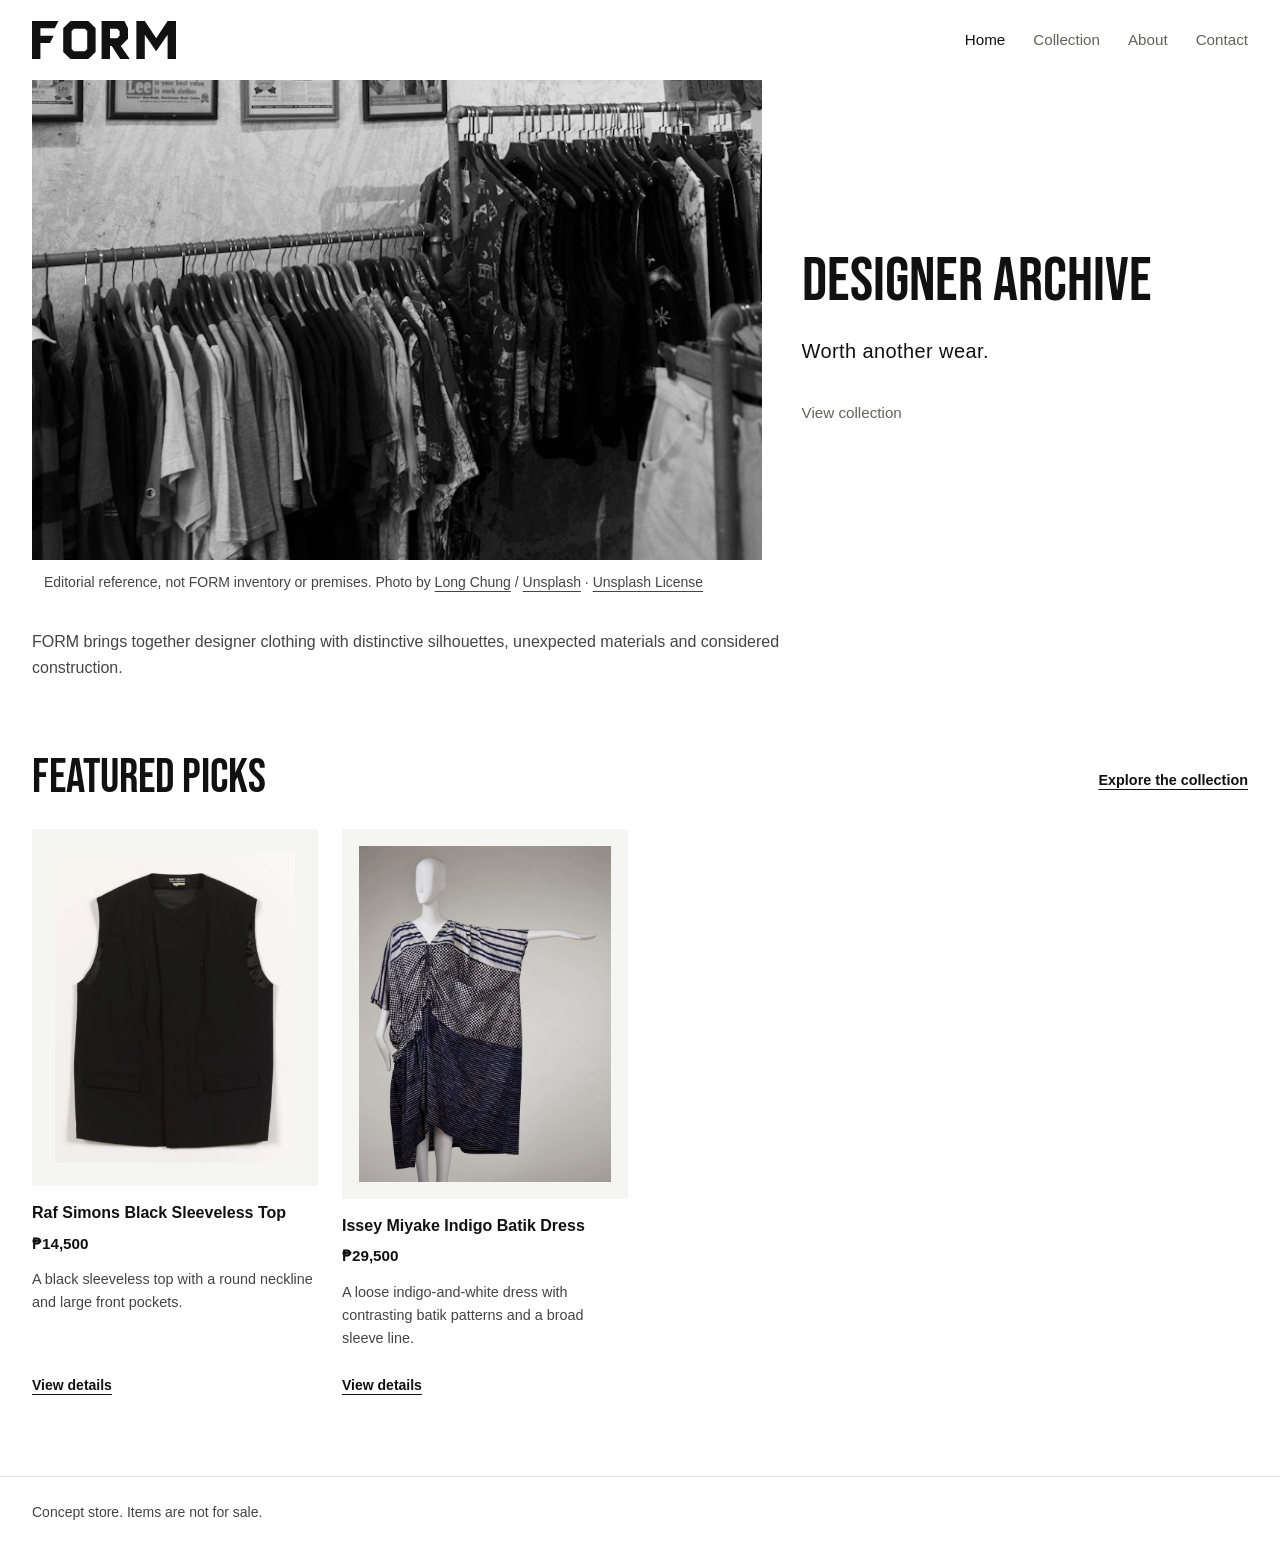
==== index.html @ 21861c4c "Add FORM Designer Archive website and product catalog" ====
<!DOCTYPE html>
<html lang="en">
<head>
  <meta charset="UTF-8">
  <meta name="viewport" content="width=device-width, initial-scale=1">
  <meta name="description" content="Explore FORM Designer Archive: distinctive silhouettes, unexpected materials and considered construction.">
  <meta name="theme-color" content="#ffffff">
  <title>Designer Archive | FORM</title>
  <!-- EXTERNAL CSS: shared layout, typography, navigation, footer and responsive cards. -->
  <link rel="stylesheet" href="css/style.css">
  <link rel="icon" href="images/brand/favicon-32.png" type="image/png" sizes="32x32">
  <link rel="icon" href="images/brand/favicon.svg" type="image/svg+xml" sizes="any">
  <link rel="apple-touch-icon" href="images/brand/apple-touch-icon.png" sizes="180x180">
  <link rel="preload" href="fonts/BebasNeue-Regular.ttf" as="font" type="font/ttf" crossorigin>
  <!-- INTERNAL CSS: this background and grid are unique to the home hero. -->
  <style>
    .home-hero {
      display: grid;
      grid-template-columns: minmax(0, 1.2fr) minmax(0, 0.8fr);
      background: var(--panel);
    }
    @media (max-width: 800px) {
      .home-hero { grid-template-columns: minmax(0, 1fr); }
    }
  </style>
</head>
<body>
  <a class="skip-link" href="#main">Skip to main content</a>
  <header class="site-header"><div class="wrap header-inner">
    <a class="brand" href="index.html" aria-label="FORM home" translate="no"><img class="brand-logo" src="images/brand/logo-wordmark-dark.svg" alt="FORM" width="240" height="64"></a>
    <nav class="main-nav" aria-label="Main navigation">
        <a href="index.html" aria-current="page">Home</a>
        <a href="category-1.html">Collection</a>
        <a href="about.html">About</a>
        <a href="contact.html">Contact</a>
    </nav>
  </div></header>
  <main id="main" tabindex="-1">
    <div class="wrap">
      <section class="home-hero" aria-labelledby="hero-title">
        <figure class="hero-image"><img src="images/archive-rack-1600.webp" srcset="images/archive-rack-800.webp 800w, images/archive-rack-1600.webp 1600w" sizes="(max-width: 800px) calc(100vw - 32px), (max-width: 1344px) calc((100vw - 64px) * 0.6), 768px" alt="Racks of vintage shirts and jackets on wooden hangers inside a clothing shop." width="1600" height="1000" fetchpriority="high"><figcaption class="image-credit">Editorial reference, not FORM inventory or premises. Photo by <a href="https://unsplash.com/@chungj07">Long Chung</a> / <a href="https://unsplash.com/photos/vintage-clothing-displayed-on-racks-in-a-store-6tih6odK1Do">Unsplash</a> · <a href="https://unsplash.com/license">Unsplash License</a></figcaption></figure>
        <div class="hero-copy"><h1 id="hero-title">Designer Archive</h1><!-- INLINE CSS: one-off tracking for this home-only promotional tagline. -->
        <p class="brand-tagline" style="letter-spacing: 0.02em;">Worth another wear.</p><a class="hero-collection-link" href="category-1.html">View collection</a></div>
      </section>
      <p class="store-intro">FORM brings together designer clothing with distinctive silhouettes, unexpected materials and considered construction.</p>
      <section class="section" aria-labelledby="featured-title"><div class="section-heading"><h2 id="featured-title">Featured picks</h2><a class="text-link" href="category-1.html">Explore the collection</a></div><div class="product-grid">
<article class="product-card">
          <a class="product-link" href="product-form-04.html" aria-labelledby="name-product-form-04 action-name-product-form-04">
          <div class="product-image"><img src="images/products/form-04.webp" alt="Black Raf Simons sleeveless round-neck top with large front pockets." width="387" height="500" loading="lazy"></div>
          <div class="product-content"><div class="product-topline"><h3 id="name-product-form-04">Raf Simons Black Sleeveless Top</h3><span class="price">₱14,500</span></div>
            <p>A black sleeveless top with a round neckline and large front pockets.</p><span class="card-action" id="action-name-product-form-04">View details</span>
          </div>
                  </a>
        </article>
<article class="product-card">
          <a class="product-link" href="product-form-09.html" aria-labelledby="name-product-form-09 action-name-product-form-09">
          <div class="product-image"><img src="images/products/form-09.webp" alt="Indigo-and-white Issey Miyake batik dress with a broad rectangular sleeve shape." width="675" height="900" loading="lazy"></div>
          <div class="product-content"><div class="product-topline"><h3 id="name-product-form-09">Issey Miyake Indigo Batik Dress</h3><span class="price">₱29,500</span></div>
            <p>A loose indigo-and-white dress with contrasting batik patterns and a broad sleeve line.</p><span class="card-action" id="action-name-product-form-09">View details</span>
          </div>
                  </a>
        </article>
      </div></section>
    </div>
  </main>
  <footer class="site-footer"><div class="wrap footer-inner"><p>Concept store. Items are not for sale.</p></div></footer>
</body>
</html>
---- css/style.css ----
/* EXTERNAL CSS: every HTML page uses this shared stylesheet.
   It controls colors, typography, navigation, footer, responsive cards and hover states. */
@font-face {
  font-family: "Bebas Neue";
  src: url("../fonts/BebasNeue-Regular.ttf") format("truetype");
  font-weight: 400;
  font-style: normal;
  font-display: swap;
}
:root {
  color-scheme: light;
  --bg: #ffffff;
  --panel: #ffffff;
  --ink: #111111;
  --muted: #444444;
  --line: #e2e2e2;
  --interactive: #000000;
  --pressed: #333333;
  --field-border: #767676;
  --image-bg: #f2f2ef;
  --font-body: Arial, Helvetica, sans-serif;
  --display: "Bebas Neue", Impact, "Arial Narrow", sans-serif;
  --space-1: 0.25rem;
  --space-2: 0.5rem;
  --space-3: 0.75rem;
  --space-4: 1rem;
  --space-5: 1.25rem;
  --space-6: 1.5rem;
  --space-8: 2rem;
  --space-10: 2.5rem;
  --space-14: 3.5rem;
}

/* 1. Base styles and accessible defaults. */
* { box-sizing: border-box; }
body { margin: 0; background: var(--bg); color: var(--ink); font: 1rem/1.6 var(--font-body); }
img { display: block; max-width: 100%; height: auto; }
a { color: inherit; text-underline-offset: 0.3em; }
button, input, textarea { font: inherit; }
a, button { touch-action: manipulation; }
button { cursor: pointer; }
h1, h2, h3, p { margin-top: 0; }
h1, h2, h3 { line-height: 1.1; text-wrap: balance; overflow-wrap: anywhere; }
h1, h2 { font-family: var(--display); font-weight: 400; }
h1 { font-size: clamp(3rem, 1.5rem + 4vw, 6rem); }
h2 { font-size: clamp(2rem, 1rem + 2.5vw, 3.5rem); }
h3 { font-size: 1.05rem; }
p { margin-bottom: 1rem; }
::selection { background: var(--ink); color: var(--bg); }
:focus-visible { outline: 3px solid var(--interactive); outline-offset: 5px; }
[id] { scroll-margin-top: 1.5rem; }
.wrap { width: min(100% - 4rem, 1280px); margin-inline: auto; }
.muted { color: var(--muted); }
.skip-link { position: absolute; top: -10rem; left: 1rem; z-index: 5; background: white; color: black; padding: 0.8rem 1rem; }
.skip-link:focus { top: 1rem; }

/* 2. One consistent header. Navigation wraps without JavaScript. */
.site-header { background: var(--bg); color: #111111; }
.header-inner { display: flex; flex-wrap: wrap; justify-content: space-between; align-items: center; gap: 0.5rem 2rem; padding-block: 1rem; }
.brand { display: inline-flex; align-items: center; min-height: 48px; text-decoration: none; }
.brand-logo { width: 9rem; height: auto; }
.brand:hover .brand-logo { filter: brightness(1.07); }
.main-nav { display: flex; flex-wrap: wrap; gap: 0.25rem 1.75rem; }
.main-nav a { display: inline-flex; align-items: center; min-height: 48px; border: 0; text-decoration: none; color: #62625f; font-size: 0.95rem; }
.main-nav a:hover, .main-nav a[aria-current] { color: #111111; }

/* 3. Shared actions and products. Grid sets the columns; Flexbox aligns card links. */
.button { display: inline-flex; justify-content: center; align-items: center; max-width: 100%; min-height: 48px; padding: 0.8rem 1.4rem; border: 1px solid var(--ink); background: var(--ink); color: #ffffff; font-size: 0.9rem; font-weight: bold; text-decoration: none; overflow-wrap: anywhere; }
.button:hover { background: var(--interactive); border-color: var(--interactive); text-decoration: underline; }
.button:active { background: var(--pressed); border-color: var(--pressed); }
.text-link { display: inline-flex; align-items: center; min-height: 48px; font-size: 0.9rem; font-weight: bold; }
.text-link:hover { text-decoration-thickness: 2px; }
.badge { display: inline-block; padding: var(--space-1) var(--space-3); border: 1px solid var(--line); background: var(--panel); color: var(--ink); font-size: 0.8rem; }
.section { padding-block: var(--space-14); }
.section-heading { display: flex; justify-content: space-between; align-items: flex-end; flex-wrap: wrap; gap: 0.75rem 1.5rem; margin-bottom: 1.5rem; }
.section-heading h2 { margin: 0; }
.product-grid { display: grid; grid-template-columns: repeat(4, minmax(0, 1fr)); gap: var(--space-10) var(--space-6); }
.product-card { display: flex; flex-direction: column; min-width: 0; overflow-wrap: anywhere; }
.product-image { position: relative; background: var(--image-bg); }
.product-image img { width: 100%; height: 310px; object-fit: contain; padding: 0.75rem; transition: transform 160ms; }
.product-card:hover .product-image img, .product-card:focus-within .product-image img { transform: translateY(-3px); }
.product-image .badge { position: absolute; top: var(--space-3); right: var(--space-3); }
.product-content { display: flex; flex: 1; flex-direction: column; padding-top: 1rem; }
.product-topline { display: flex; flex-wrap: wrap; justify-content: space-between; align-items: baseline; gap: var(--space-2) var(--space-3); margin-bottom: var(--space-3); }
/* Product titles use ordinary readable type, at the appropriate heading level. */
.product-topline h2, .product-topline h3 { margin: 0; max-width: 100%; font: bold 1rem/1.35 var(--font-body); }
.price { font-size: 0.95rem; font-weight: bold; font-variant-numeric: tabular-nums; }
.product-content > p { color: var(--muted); font-size: 0.9rem; }
.product-content > .text-link { align-self: flex-start; margin-top: auto; }

/* 4. Home. The page-specific hero background and grid are internal CSS. */
.hero-image { margin: 0; min-width: 0; }
.hero-image img { width: 100%; height: 440px; object-fit: contain; }
.hero-copy { padding: 2.5rem; align-self: center; min-width: 0; }
.hero-copy h1 { font-size: clamp(2.75rem, 1.5rem + 3vw, 5rem); margin-bottom: 1.25rem; }
.hero-copy p { max-width: 30rem; color: var(--muted); }
.hero-copy .brand-tagline { color: var(--ink); font-size: 1.25rem; line-height: 1.4; margin-bottom: var(--space-3); }
.hero-copy .hero-collection-link {
  display: inline-flex;
  align-items: center;
  min-height: 48px;
  margin-top: 0.75rem;
  color: #62625f;
  font-size: 0.95rem;
  text-decoration: none;
}
.hero-copy .hero-collection-link:hover,
.hero-copy .hero-collection-link:focus-visible,
.hero-copy .hero-collection-link:active { color: #111111; }

/* 5. Category, product details and the required store/team story. */
.page-intro { padding-block: 3rem 1.5rem; }
.page-intro h1 { margin-bottom: 1rem; }
.page-intro p { max-width: 43rem; color: var(--muted); }
.catalog-section { padding-bottom: 3rem; }
.product-detail { display: grid; grid-template-columns: 1fr 1fr; gap: 3rem; align-items: center; padding-block: 2.5rem; border-top: 1px solid var(--line); }
.product-detail:target { border-top-color: var(--ink); }
.detail-photo { background: var(--image-bg); }
.detail-photo img { width: 100%; height: 480px; padding: 1rem; object-fit: contain; }
.detail-copy h2 { margin-bottom: 1rem; }
.detail-copy p { color: var(--muted); }
.detail-copy .price { font-size: 1.25rem; color: var(--ink); }
.detail-copy .button { margin-top: 0.75rem; }
.story-layout { display: grid; grid-template-columns: 1fr 1fr; gap: 3rem; align-items: center; }
.story-layout figure { margin: 0; }
.story-layout img { width: 100%; aspect-ratio: 4 / 3; object-fit: contain; }
.prose p { color: var(--muted); }
.team-card { padding: 1.5rem; border: 1px solid var(--line); }
.team-card h3 { margin-bottom: 0.75rem; font-size: 1.25rem; }
.team-card p:last-child { margin-bottom: 0; }
.project-note { margin-top: 1rem; font-size: 0.875rem; color: var(--muted); }

/* 6. Native HTML form demonstration: submit closes its open dialog.
   The adjacent result then appears. No network request or JavaScript is used. */
.contact-section { width: min(100%, 42rem); margin-inline: auto; padding-bottom: 3rem; }
.inquiry-dialog { position: static; width: 100%; max-width: none; padding: 0; margin: 0; border: 0; background: transparent; color: inherit; }
.inquiry-dialog[open] + .demo-result { display: none; }
.inquiry-dialog h2 { margin-bottom: 0.75rem; }
.form-note { color: var(--muted); font-size: 0.9rem; }
.field { display: flex; flex-direction: column; gap: 0.4rem; margin-bottom: 1.25rem; }
label { font-size: 0.95rem; font-weight: bold; }
label span { color: var(--muted); font-weight: normal; }
input, textarea { width: 100%; min-height: 48px; border: 1px solid var(--field-border); border-radius: 0; padding: 0.85rem; background: var(--panel); color: var(--ink); font-size: 1rem; }
textarea { min-height: 150px; resize: vertical; }
input:user-invalid, textarea:user-invalid { border: 2px dashed #111111; }
.demo-result { padding: 1.5rem; border: 1px solid var(--line); }
.demo-result p { color: var(--muted); }

/* 7. One compact footer notice identifies the static demonstration. */
.site-footer { margin-top: 1.5rem; border-top: 1px solid var(--line); }
.footer-inner { display: flex; justify-content: space-between; flex-wrap: wrap; gap: 0.5rem 2rem; padding-block: 1.5rem; color: var(--muted); font-size: 0.875rem; }
.footer-inner p { margin: 0; }

/* 8. Responsive layouts keep source order and let text wrap naturally. */
.product-detail > *, .story-layout > * { min-width: 0; }
@media (max-width: 1100px) {
  .product-grid { grid-template-columns: repeat(3, minmax(0, 1fr)); }
  .product-image img { height: 290px; }
}
@media (max-width: 800px) {
  .product-grid { grid-template-columns: repeat(2, minmax(0, 1fr)); }
  .hero-copy { padding: 2rem; }
  .product-detail, .story-layout { gap: 2rem; }
}
@media (max-width: 600px) {
  .wrap { width: calc(100% - 2rem); }
  .header-inner { gap: 0.25rem; }
  .main-nav { width: 100%; justify-content: space-between; gap: 0.25rem; }
  .hero-image img { height: 300px; }
  .hero-copy { padding: 1.5rem; }
  .product-detail, .story-layout { grid-template-columns: minmax(0, 1fr); gap: 1.5rem; }
  .detail-photo img { height: 380px; }
  .section { padding-block: 2.5rem; }
  .page-intro { padding-top: 2.25rem; }
}
@media (max-width: 450px) {
  .product-grid { grid-template-columns: minmax(0, 1fr); }
  .product-image img { height: 340px; }
}
@media (prefers-reduced-motion: reduce) {
  *, *::before, *::after { transition: none !important; }
}

/* Designer Archive: uniform full-garment frames and readable image attribution. */
.hero-image { background: var(--image-bg); }
.hero-image img { height: 480px; padding: 1rem; }
.image-credit { padding: 0.75rem; font-size: 0.875rem; line-height: 1.5; overflow-wrap: anywhere; color: var(--muted); background: var(--panel); }
.image-credit a { text-decoration: underline; }
.detail-photo { margin: 0; min-width: 0; }
.story-layout .about-photo img { height: 400px; aspect-ratio: auto; background: var(--image-bg); padding: 1rem; }
.store-intro { max-width: 48rem; margin-top: 1.5rem; color: var(--muted); }
.demo-label { font-size: 0.875rem; font-weight: normal; }
@media (max-width: 600px) { .hero-image img { height: 360px; } }

/* Dedicated product pages reuse the existing detail layout and title scale. */
.detail-copy h1 { font-size: clamp(2rem, 1rem + 2.5vw, 3.5rem); margin-bottom: 1rem; }

/* Photography-only refinement. Preserve the existing frames and page layout. */
.hero-image img { padding: 0; object-fit: cover; object-position: 50% 50%; aspect-ratio: 8 / 5; filter: grayscale(1); }
/* Trim the porcelain vest photo's surrounding studio border, not the garment. */
.product-image img[src$="form-03.webp"],
.detail-photo img[src$="form-03.webp"] { object-fit: cover; object-position: 51% 50%; }
@media (max-width: 600px) { .hero-image img { object-position: 48% 50%; } }

/* Collection lead photography: fixed editorial mats, with individual framing.
   Product pages keep the original museum photograph and its full credit. */
.product-image { aspect-ratio: 4 / 5; overflow: clip; background: #f5f5f3; }
.product-image img {
  display: block;
  width: 100%;
  height: 100%;
  aspect-ratio: auto;
  object-fit: contain;
  object-position: 50% 50%;
  padding: 6%;
  transition: none;
}
.product-card:hover .product-image img,
.product-card:focus-within .product-image img { transform: none; }
/* The flat-lay top can fill its card without cutting into the garment. */
.product-image img[src$="form-04.webp"] { padding: 8%; }
.product-image img[src$="form-05.webp"] { object-fit: cover; object-position: 51% 50%; padding: 8%; }
/* Keep the porcelain intact while trimming its outer black studio frame. */
.product-image img[src$="form-03.webp"] {
  object-fit: cover;
  object-position: 51% 50%;
  padding: 0;
}
.product-image img[src$="form-03.webp"],
.product-card:hover .product-image img[src$="form-03.webp"],
.product-card:focus-within .product-image img[src$="form-03.webp"] { transform: scale(1.12); }
/* The header uses the same dark focus ring as the white page content. */
.site-header :focus-visible { outline-color: #111111; }
@media (forced-colors: active) { .main-nav a[aria-current] { font-weight: bold; } }

/* Light storefront: shared tokens keep every page, form and footer consistent. */
.site-footer { background: var(--bg); }
.product-link { display: flex; flex: 1; flex-direction: column; min-width: 0; color: inherit; text-decoration: none; }
.product-link:hover h2, .product-link:hover h3,
.product-link:focus-visible h2, .product-link:focus-visible h3 { text-decoration: underline; text-underline-offset: 0.2em; }
.product-link:focus-visible { outline: 3px solid #111111; outline-offset: 5px; }

/* Required static action wording remains inside the single product link. */
.card-action { display: inline-block; align-self: flex-start; margin-top: auto; padding-top: 0.5rem; font-size: 0.875rem; font-weight: bold; text-decoration: underline; text-underline-offset: 0.25em; }
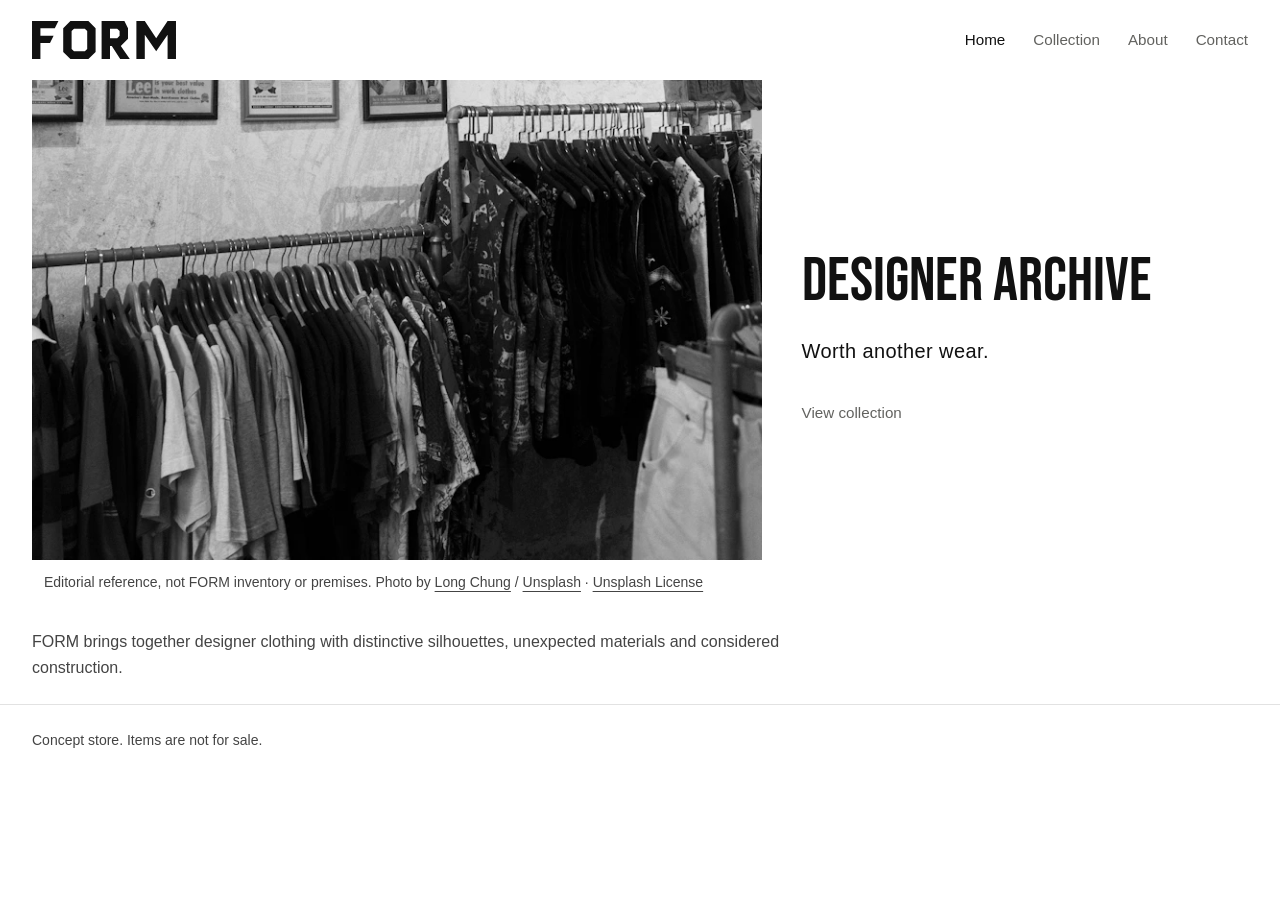
==== commit 2b620317: "Remove Featured picks and update project links." ====
--- a/index.html
+++ b/index.html
@@ -43,24 +43,7 @@
         <p class="brand-tagline" style="letter-spacing: 0.02em;">Worth another wear.</p><a class="hero-collection-link" href="category-1.html">View collection</a></div>
       </section>
       <p class="store-intro">FORM brings together designer clothing with distinctive silhouettes, unexpected materials and considered construction.</p>
-      <section class="section" aria-labelledby="featured-title"><div class="section-heading"><h2 id="featured-title">Featured picks</h2><a class="text-link" href="category-1.html">Explore the collection</a></div><div class="product-grid">
-<article class="product-card">
-          <a class="product-link" href="product-form-04.html" aria-labelledby="name-product-form-04 action-name-product-form-04">
-          <div class="product-image"><img src="images/products/form-04.webp" alt="Black Raf Simons sleeveless round-neck top with large front pockets." width="387" height="500" loading="lazy"></div>
-          <div class="product-content"><div class="product-topline"><h3 id="name-product-form-04">Raf Simons Black Sleeveless Top</h3><span class="price">₱14,500</span></div>
-            <p>A black sleeveless top with a round neckline and large front pockets.</p><span class="card-action" id="action-name-product-form-04">View details</span>
-          </div>
-                  </a>
-        </article>
-<article class="product-card">
-          <a class="product-link" href="product-form-09.html" aria-labelledby="name-product-form-09 action-name-product-form-09">
-          <div class="product-image"><img src="images/products/form-09.webp" alt="Indigo-and-white Issey Miyake batik dress with a broad rectangular sleeve shape." width="675" height="900" loading="lazy"></div>
-          <div class="product-content"><div class="product-topline"><h3 id="name-product-form-09">Issey Miyake Indigo Batik Dress</h3><span class="price">₱29,500</span></div>
-            <p>A loose indigo-and-white dress with contrasting batik patterns and a broad sleeve line.</p><span class="card-action" id="action-name-product-form-09">View details</span>
-          </div>
-                  </a>
-        </article>
-      </div></section>
+
     </div>
   </main>
   <footer class="site-footer"><div class="wrap footer-inner"><p>Concept store. Items are not for sale.</p></div></footer>
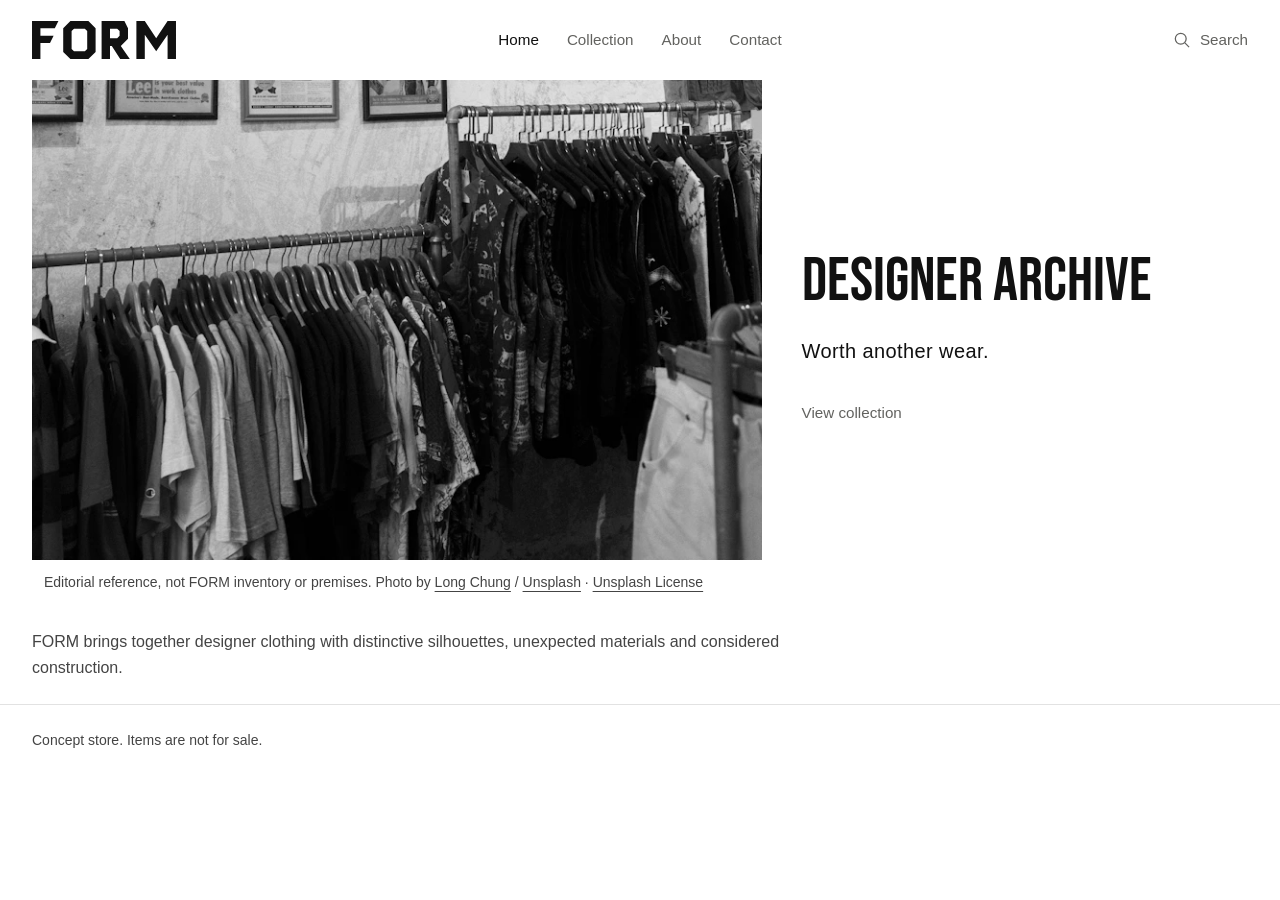
==== commit cbb312f6: "Add responsive full-screen product finder" ====
--- a/index.html
+++ b/index.html
@@ -34,6 +34,67 @@
         <a href="about.html">About</a>
         <a href="contact.html">Contact</a>
     </nav>
+    <!-- Native HTML disclosure: a full-screen product directory, not keyword filtering. -->
+    <details class="product-finder">
+      <summary class="finder-toggle">
+        <span class="finder-open"><svg width="20" height="20" viewBox="0 0 24 24" fill="none" stroke="currentColor" stroke-width="1.5" aria-hidden="true" focusable="false"><circle cx="10.5" cy="10.5" r="6.5"></circle><path d="m15.5 15.5 5 5"></path></svg><span class="finder-trigger-text">Search</span></span>
+        <span class="finder-close"><span>Close<span class="visually-hidden"> product finder</span></span><svg width="20" height="20" viewBox="0 0 24 24" fill="none" stroke="currentColor" stroke-width="1.5" aria-hidden="true" focusable="false"><path d="m5 5 14 14M19 5 5 19"></path></svg></span>
+      </summary>
+      <section class="finder-panel" aria-labelledby="finder-title">
+        <div class="wrap finder-inner">
+          <div class="finder-topline"><a class="finder-brand" href="index.html" aria-label="FORM home" translate="no"><img src="images/brand/logo-wordmark-dark.svg" alt="FORM" width="240" height="64"></a></div>
+          <div class="finder-heading"><h2 id="finder-title">Find a piece.</h2><p>Choose a piece by designer.</p></div>
+          <div class="finder-index">
+              <section class="finder-designer" aria-labelledby="finder-comme-des-garcons">
+                <h3 id="finder-comme-des-garcons">Comme des Garçons</h3>
+                <ul>
+                  <li><a href="product-form-06.html" aria-label="Comme des Garçons Tailcoat &amp; Vest">Tailcoat &amp; Vest</a></li>
+                </ul>
+              </section>
+              <section class="finder-designer" aria-labelledby="finder-helmut-lang">
+                <h3 id="finder-helmut-lang">Helmut Lang</h3>
+                <ul>
+                  <li><a href="product-form-01.html" aria-label="Helmut Lang Nylon Jacket">Nylon Jacket</a></li>
+                  <li><a href="product-form-02.html" aria-label="Helmut Lang Open-Side Dress">Open-Side Dress</a></li>
+                </ul>
+              </section>
+              <section class="finder-designer" aria-labelledby="finder-issey-miyake">
+                <h3 id="finder-issey-miyake">Issey Miyake</h3>
+                <ul>
+                  <li><a href="product-form-09.html" aria-label="Issey Miyake Indigo Batik Dress">Indigo Batik Dress</a></li>
+                  <li><a href="product-form-10.html" aria-label="Issey Miyake Gunpowder Dress">Gunpowder Dress</a></li>
+                </ul>
+              </section>
+              <section class="finder-designer" aria-labelledby="finder-jean-paul-gaultier">
+                <h3 id="finder-jean-paul-gaultier">Jean Paul Gaultier</h3>
+                <ul>
+                  <li><a href="product-form-07.html" aria-label="Jean Paul Gaultier Halter Jumpsuit">Halter Jumpsuit</a></li>
+                </ul>
+              </section>
+              <section class="finder-designer" aria-labelledby="finder-maison-margiela">
+                <h3 id="finder-maison-margiela">Maison Margiela</h3>
+                <ul>
+                  <li><a href="product-form-03.html" aria-label="Maison Margiela Porcelain Vest">Porcelain Vest</a></li>
+                </ul>
+              </section>
+              <section class="finder-designer" aria-labelledby="finder-raf-simons">
+                <h3 id="finder-raf-simons">Raf Simons</h3>
+                <ul>
+                  <li><a href="product-form-04.html" aria-label="Raf Simons Black Sleeveless Top">Black Sleeveless Top</a></li>
+                  <li><a href="product-form-05.html" aria-label="Raf Simons Textured Top">Textured Top</a></li>
+                </ul>
+              </section>
+              <section class="finder-designer" aria-labelledby="finder-yohji-yamamoto">
+                <h3 id="finder-yohji-yamamoto">Yohji Yamamoto</h3>
+                <ul>
+                  <li><a href="product-form-08.html" aria-label="Yohji Yamamoto Printed Dress">Printed Dress</a></li>
+                </ul>
+              </section>
+          </div>
+          <a class="finder-all" href="category-1.html">View collection</a>
+        </div>
+      </section>
+    </details>
   </div></header>
   <main id="main" tabindex="-1">
     <div class="wrap">
--- a/css/style.css
+++ b/css/style.css
@@ -242,3 +242,103 @@
 
 /* Required static action wording remains inside the single product link. */
 .card-action { display: inline-block; align-self: flex-start; margin-top: auto; padding-top: 0.5rem; font-size: 0.875rem; font-weight: bold; text-decoration: underline; text-underline-offset: 0.25em; }
+
+/* Page content starts directly below navigation; page titles remain available
+   to screen readers without a visible title or blank introduction banner. */
+.page-content { padding-top: 1.5rem; }
+.visually-hidden {
+  position: absolute;
+  width: 1px;
+  height: 1px;
+  padding: 0;
+  margin: -1px;
+  overflow: hidden;
+  clip-path: inset(50%);
+  white-space: nowrap;
+  border: 0;
+}
+
+/* Responsive header: one navigation tree at every screen size. */
+.header-inner {
+  display: grid;
+  grid-template-columns: minmax(0, 1fr) auto minmax(0, 1fr);
+  grid-template-areas: "brand navigation finder";
+  gap: 0.5rem 1rem;
+}
+.header-inner > .brand { grid-area: brand; justify-self: start; min-width: 0; }
+.main-nav { grid-area: navigation; justify-content: center; min-width: 0; }
+.product-finder { grid-area: finder; justify-self: end; min-width: 0; }
+.finder-toggle {
+  display: flex;
+  align-items: center;
+  justify-content: flex-end;
+  min-width: 48px;
+  min-height: 48px;
+  padding: 0;
+  list-style: none;
+  color: #62625f;
+  font-size: 0.95rem;
+  cursor: pointer;
+}
+.finder-toggle::-webkit-details-marker { display: none; }
+.finder-toggle::marker { content: ""; }
+.finder-toggle:hover, .finder-toggle:focus-visible { color: var(--ink); }
+.finder-open, .finder-close { display: inline-flex; align-items: center; gap: 0.5rem; }
+.finder-close { display: none; }
+.product-finder[open] .finder-open { display: none; }
+.product-finder[open] .finder-close { display: inline-flex; }
+.product-finder[open] > .finder-toggle {
+  position: fixed;
+  top: max(1rem, env(safe-area-inset-top));
+  right: max(2rem, calc((100vw - 1280px) / 2));
+  z-index: 102;
+  color: var(--ink);
+  background: var(--bg);
+}
+.product-finder:not([open]) .finder-panel { display: none; }
+.finder-panel {
+  position: fixed;
+  inset: 0;
+  z-index: 100;
+  height: 100vh;
+  height: 100dvh;
+  overflow-y: auto;
+  overscroll-behavior: contain;
+  padding-block: max(1rem, env(safe-area-inset-top)) 3rem;
+  background: var(--bg);
+  color: var(--ink);
+}
+.finder-topline { display: flex; align-items: center; min-height: 48px; margin-bottom: 3rem; }
+.finder-brand { display: inline-flex; max-width: 60%; }
+.finder-brand img { width: 9rem; height: auto; }
+.finder-heading h2 { margin-bottom: 0.75rem; font-size: clamp(3rem, 2rem + 3vw, 5rem); }
+.finder-heading p { margin-bottom: 0; color: var(--muted); }
+.finder-index { display: grid; grid-template-columns: repeat(3, minmax(0, 1fr)); gap: 1.75rem 3rem; margin-block: 2.5rem; }
+.finder-designer { min-width: 0; }
+.finder-designer h3 { margin: 0 0 0.25rem; font-size: 1.05rem; }
+.finder-designer ul { list-style: none; margin: 0; padding: 0; }
+.finder-designer a, .finder-all { display: inline-flex; align-items: center; min-height: 44px; text-decoration: none; }
+.finder-designer li a { color: var(--muted); font-size: 0.95rem; }
+.finder-designer a:hover, .finder-all:hover { color: var(--ink); text-decoration: underline; }
+.finder-all { font-weight: bold; }
+/* Hide the underlying page and its focus targets while the directory is open.
+   The native summary stays visible as Close; Enter/Space toggles it. */
+body:has(.product-finder[open]) { overflow: hidden; }
+body:has(.product-finder[open]) > .skip-link,
+.site-header:has(.product-finder[open]) .header-inner > .brand,
+.site-header:has(.product-finder[open]) .main-nav,
+.site-header:has(.product-finder[open]) ~ main,
+.site-header:has(.product-finder[open]) ~ footer { display: none; }
+@media (max-width: 60rem) {
+  .finder-index { grid-template-columns: repeat(2, minmax(0, 1fr)); }
+}
+@media (max-width: 44rem) {
+  .header-inner { grid-template-columns: minmax(0, 1fr) auto; grid-template-areas: "brand finder" "navigation navigation"; }
+  .main-nav { width: 100%; justify-content: space-between; gap: 0.25rem 0.5rem; }
+  .finder-trigger-text { position: absolute; width: 1px; height: 1px; margin: -1px; overflow: hidden; clip-path: inset(50%); white-space: nowrap; }
+  .finder-index { grid-template-columns: minmax(0, 1fr); gap: 1.5rem; margin-block: 2rem; }
+  .finder-topline { margin-bottom: 2rem; }
+}
+@media (max-width: 600px) {
+  .product-finder[open] > .finder-toggle { right: 1rem; }
+}
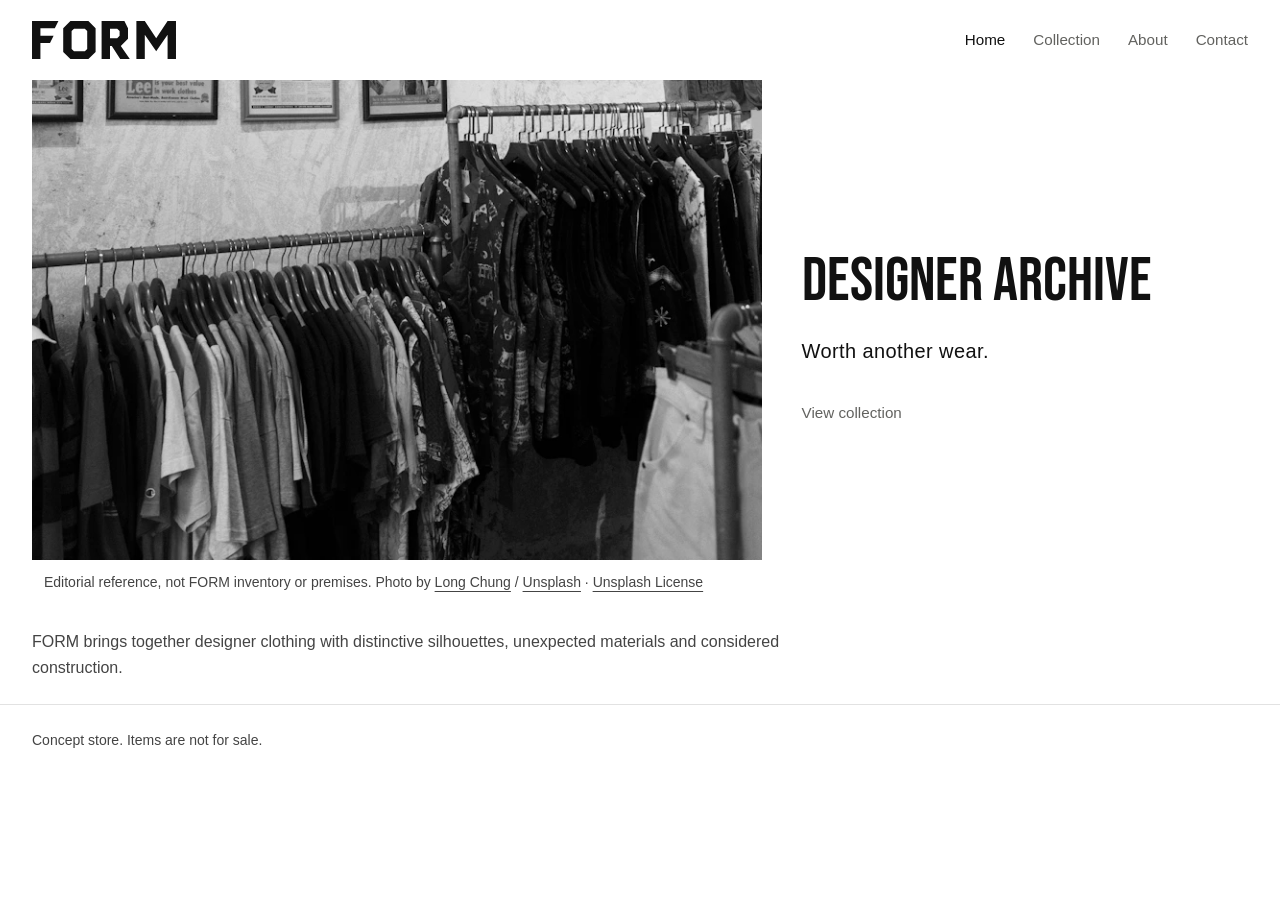
==== commit bca78f12: "Revert "Add responsive full-screen product finder" This reverts commit cbb312f6608f3f0c71f5070d96cd3" ====
--- a/index.html
+++ b/index.html
@@ -34,67 +34,6 @@
         <a href="about.html">About</a>
         <a href="contact.html">Contact</a>
     </nav>
-    <!-- Native HTML disclosure: a full-screen product directory, not keyword filtering. -->
-    <details class="product-finder">
-      <summary class="finder-toggle">
-        <span class="finder-open"><svg width="20" height="20" viewBox="0 0 24 24" fill="none" stroke="currentColor" stroke-width="1.5" aria-hidden="true" focusable="false"><circle cx="10.5" cy="10.5" r="6.5"></circle><path d="m15.5 15.5 5 5"></path></svg><span class="finder-trigger-text">Search</span></span>
-        <span class="finder-close"><span>Close<span class="visually-hidden"> product finder</span></span><svg width="20" height="20" viewBox="0 0 24 24" fill="none" stroke="currentColor" stroke-width="1.5" aria-hidden="true" focusable="false"><path d="m5 5 14 14M19 5 5 19"></path></svg></span>
-      </summary>
-      <section class="finder-panel" aria-labelledby="finder-title">
-        <div class="wrap finder-inner">
-          <div class="finder-topline"><a class="finder-brand" href="index.html" aria-label="FORM home" translate="no"><img src="images/brand/logo-wordmark-dark.svg" alt="FORM" width="240" height="64"></a></div>
-          <div class="finder-heading"><h2 id="finder-title">Find a piece.</h2><p>Choose a piece by designer.</p></div>
-          <div class="finder-index">
-              <section class="finder-designer" aria-labelledby="finder-comme-des-garcons">
-                <h3 id="finder-comme-des-garcons">Comme des Garçons</h3>
-                <ul>
-                  <li><a href="product-form-06.html" aria-label="Comme des Garçons Tailcoat &amp; Vest">Tailcoat &amp; Vest</a></li>
-                </ul>
-              </section>
-              <section class="finder-designer" aria-labelledby="finder-helmut-lang">
-                <h3 id="finder-helmut-lang">Helmut Lang</h3>
-                <ul>
-                  <li><a href="product-form-01.html" aria-label="Helmut Lang Nylon Jacket">Nylon Jacket</a></li>
-                  <li><a href="product-form-02.html" aria-label="Helmut Lang Open-Side Dress">Open-Side Dress</a></li>
-                </ul>
-              </section>
-              <section class="finder-designer" aria-labelledby="finder-issey-miyake">
-                <h3 id="finder-issey-miyake">Issey Miyake</h3>
-                <ul>
-                  <li><a href="product-form-09.html" aria-label="Issey Miyake Indigo Batik Dress">Indigo Batik Dress</a></li>
-                  <li><a href="product-form-10.html" aria-label="Issey Miyake Gunpowder Dress">Gunpowder Dress</a></li>
-                </ul>
-              </section>
-              <section class="finder-designer" aria-labelledby="finder-jean-paul-gaultier">
-                <h3 id="finder-jean-paul-gaultier">Jean Paul Gaultier</h3>
-                <ul>
-                  <li><a href="product-form-07.html" aria-label="Jean Paul Gaultier Halter Jumpsuit">Halter Jumpsuit</a></li>
-                </ul>
-              </section>
-              <section class="finder-designer" aria-labelledby="finder-maison-margiela">
-                <h3 id="finder-maison-margiela">Maison Margiela</h3>
-                <ul>
-                  <li><a href="product-form-03.html" aria-label="Maison Margiela Porcelain Vest">Porcelain Vest</a></li>
-                </ul>
-              </section>
-              <section class="finder-designer" aria-labelledby="finder-raf-simons">
-                <h3 id="finder-raf-simons">Raf Simons</h3>
-                <ul>
-                  <li><a href="product-form-04.html" aria-label="Raf Simons Black Sleeveless Top">Black Sleeveless Top</a></li>
-                  <li><a href="product-form-05.html" aria-label="Raf Simons Textured Top">Textured Top</a></li>
-                </ul>
-              </section>
-              <section class="finder-designer" aria-labelledby="finder-yohji-yamamoto">
-                <h3 id="finder-yohji-yamamoto">Yohji Yamamoto</h3>
-                <ul>
-                  <li><a href="product-form-08.html" aria-label="Yohji Yamamoto Printed Dress">Printed Dress</a></li>
-                </ul>
-              </section>
-          </div>
-          <a class="finder-all" href="category-1.html">View collection</a>
-        </div>
-      </section>
-    </details>
   </div></header>
   <main id="main" tabindex="-1">
     <div class="wrap">
--- a/css/style.css
+++ b/css/style.css
@@ -257,88 +257,3 @@
   white-space: nowrap;
   border: 0;
 }
-
-/* Responsive header: one navigation tree at every screen size. */
-.header-inner {
-  display: grid;
-  grid-template-columns: minmax(0, 1fr) auto minmax(0, 1fr);
-  grid-template-areas: "brand navigation finder";
-  gap: 0.5rem 1rem;
-}
-.header-inner > .brand { grid-area: brand; justify-self: start; min-width: 0; }
-.main-nav { grid-area: navigation; justify-content: center; min-width: 0; }
-.product-finder { grid-area: finder; justify-self: end; min-width: 0; }
-.finder-toggle {
-  display: flex;
-  align-items: center;
-  justify-content: flex-end;
-  min-width: 48px;
-  min-height: 48px;
-  padding: 0;
-  list-style: none;
-  color: #62625f;
-  font-size: 0.95rem;
-  cursor: pointer;
-}
-.finder-toggle::-webkit-details-marker { display: none; }
-.finder-toggle::marker { content: ""; }
-.finder-toggle:hover, .finder-toggle:focus-visible { color: var(--ink); }
-.finder-open, .finder-close { display: inline-flex; align-items: center; gap: 0.5rem; }
-.finder-close { display: none; }
-.product-finder[open] .finder-open { display: none; }
-.product-finder[open] .finder-close { display: inline-flex; }
-.product-finder[open] > .finder-toggle {
-  position: fixed;
-  top: max(1rem, env(safe-area-inset-top));
-  right: max(2rem, calc((100vw - 1280px) / 2));
-  z-index: 102;
-  color: var(--ink);
-  background: var(--bg);
-}
-.product-finder:not([open]) .finder-panel { display: none; }
-.finder-panel {
-  position: fixed;
-  inset: 0;
-  z-index: 100;
-  height: 100vh;
-  height: 100dvh;
-  overflow-y: auto;
-  overscroll-behavior: contain;
-  padding-block: max(1rem, env(safe-area-inset-top)) 3rem;
-  background: var(--bg);
-  color: var(--ink);
-}
-.finder-topline { display: flex; align-items: center; min-height: 48px; margin-bottom: 3rem; }
-.finder-brand { display: inline-flex; max-width: 60%; }
-.finder-brand img { width: 9rem; height: auto; }
-.finder-heading h2 { margin-bottom: 0.75rem; font-size: clamp(3rem, 2rem + 3vw, 5rem); }
-.finder-heading p { margin-bottom: 0; color: var(--muted); }
-.finder-index { display: grid; grid-template-columns: repeat(3, minmax(0, 1fr)); gap: 1.75rem 3rem; margin-block: 2.5rem; }
-.finder-designer { min-width: 0; }
-.finder-designer h3 { margin: 0 0 0.25rem; font-size: 1.05rem; }
-.finder-designer ul { list-style: none; margin: 0; padding: 0; }
-.finder-designer a, .finder-all { display: inline-flex; align-items: center; min-height: 44px; text-decoration: none; }
-.finder-designer li a { color: var(--muted); font-size: 0.95rem; }
-.finder-designer a:hover, .finder-all:hover { color: var(--ink); text-decoration: underline; }
-.finder-all { font-weight: bold; }
-/* Hide the underlying page and its focus targets while the directory is open.
-   The native summary stays visible as Close; Enter/Space toggles it. */
-body:has(.product-finder[open]) { overflow: hidden; }
-body:has(.product-finder[open]) > .skip-link,
-.site-header:has(.product-finder[open]) .header-inner > .brand,
-.site-header:has(.product-finder[open]) .main-nav,
-.site-header:has(.product-finder[open]) ~ main,
-.site-header:has(.product-finder[open]) ~ footer { display: none; }
-@media (max-width: 60rem) {
-  .finder-index { grid-template-columns: repeat(2, minmax(0, 1fr)); }
-}
-@media (max-width: 44rem) {
-  .header-inner { grid-template-columns: minmax(0, 1fr) auto; grid-template-areas: "brand finder" "navigation navigation"; }
-  .main-nav { width: 100%; justify-content: space-between; gap: 0.25rem 0.5rem; }
-  .finder-trigger-text { position: absolute; width: 1px; height: 1px; margin: -1px; overflow: hidden; clip-path: inset(50%); white-space: nowrap; }
-  .finder-index { grid-template-columns: minmax(0, 1fr); gap: 1.5rem; margin-block: 2rem; }
-  .finder-topline { margin-bottom: 2rem; }
-}
-@media (max-width: 600px) {
-  .product-finder[open] > .finder-toggle { right: 1rem; }
-}
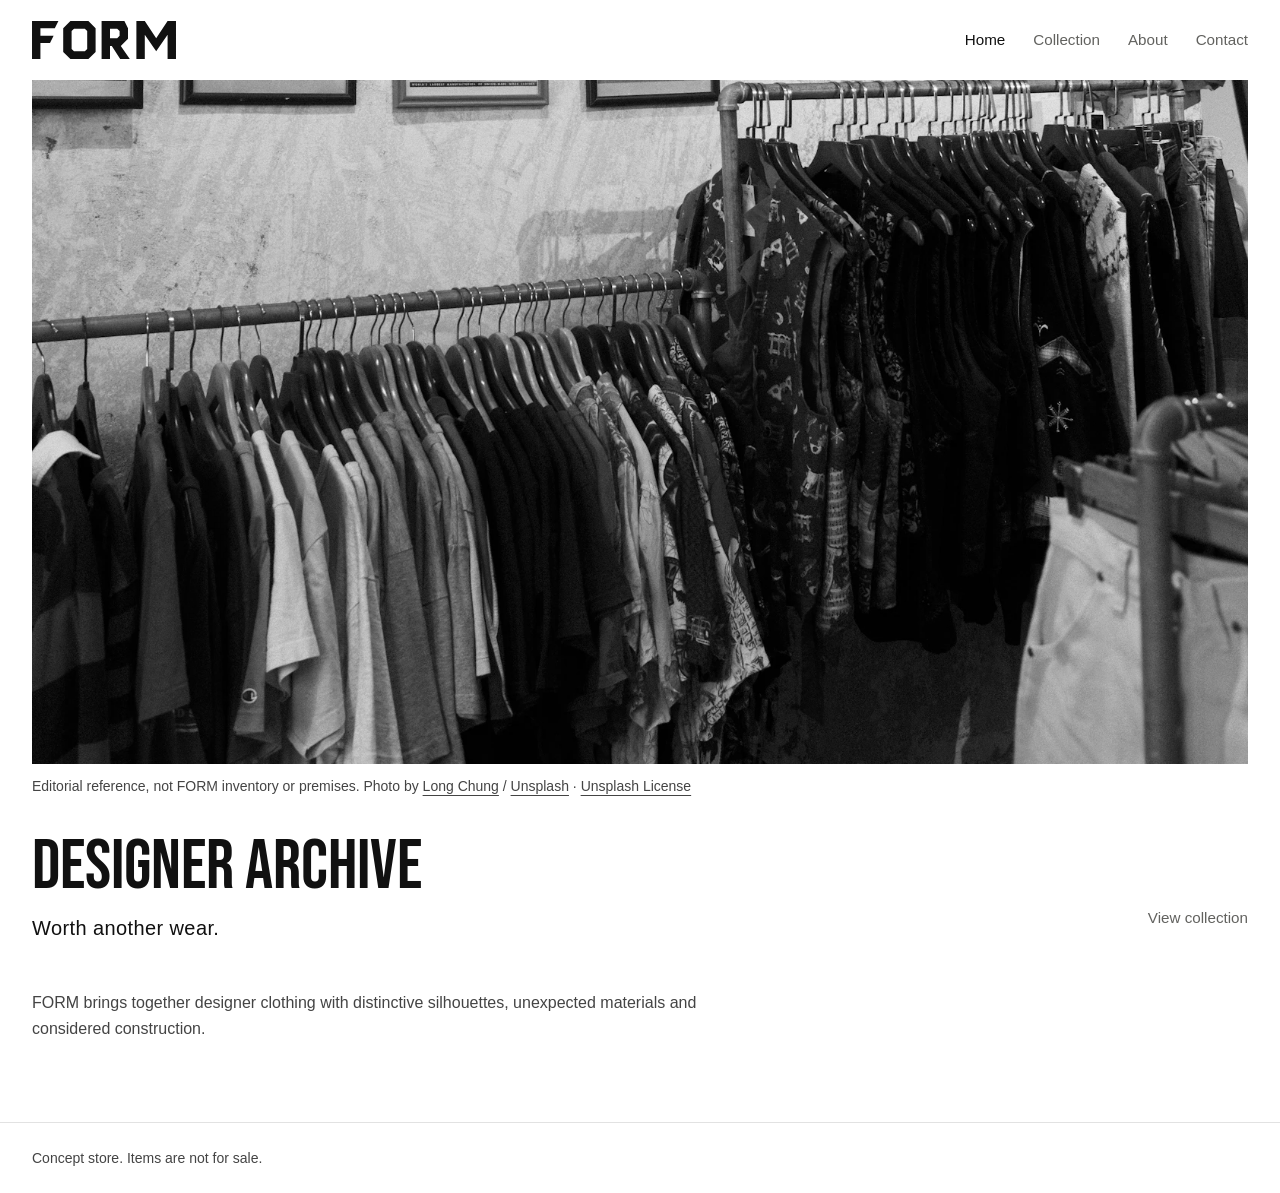
==== commit 6d776542: "Refine homepage with an image-led editorial layout" ====
--- a/index.html
+++ b/index.html
@@ -12,15 +12,29 @@
   <link rel="icon" href="images/brand/favicon.svg" type="image/svg+xml" sizes="any">
   <link rel="apple-touch-icon" href="images/brand/apple-touch-icon.png" sizes="180x180">
   <link rel="preload" href="fonts/BebasNeue-Regular.ttf" as="font" type="font/ttf" crossorigin>
-  <!-- INTERNAL CSS: this background and grid are unique to the home hero. -->
+  <!-- INTERNAL CSS: an image-led editorial layout unique to the homepage.
+       Shared typography, colors, navigation, footer and focus remain external. -->
   <style>
-    .home-hero {
+    .home-hero { display: grid; grid-template-columns: minmax(0, 1fr); }
+    .home-hero .hero-image { background: var(--bg); }
+    .home-hero .hero-image img { height: auto; aspect-ratio: 16 / 9; object-fit: cover; }
+    .home-hero .image-credit { padding: 0.75rem 0 0; }
+    .home-hero .hero-copy {
       display: grid;
-      grid-template-columns: minmax(0, 1.2fr) minmax(0, 0.8fr);
-      background: var(--panel);
+      grid-template-columns: minmax(0, 1fr) auto;
+      align-items: end;
+      column-gap: 2rem;
+      padding: 2rem 0 0;
     }
-    @media (max-width: 800px) {
-      .home-hero { grid-template-columns: minmax(0, 1fr); }
+    .home-hero .hero-copy h1 { grid-column: 1; margin-bottom: 0.5rem; font-size: clamp(3rem, 2rem + 3vw, 5rem); }
+    .home-hero .brand-tagline { grid-column: 1; margin-bottom: 0; }
+    .home-hero .hero-collection-link { grid-column: 2; grid-row: 1 / 3; align-self: end; }
+    .home-intro { max-width: 42rem; margin: 3rem 0 5rem; }
+    @media (max-width: 600px) {
+      .home-hero .hero-image img { aspect-ratio: 4 / 3; }
+      .home-hero .hero-copy { grid-template-columns: minmax(0, 1fr); padding-top: 1.5rem; }
+      .home-hero .hero-collection-link { grid-column: 1; grid-row: auto; justify-self: start; margin-top: 0.75rem; }
+      .home-intro { margin-block: 2rem 3rem; }
     }
   </style>
 </head>
@@ -38,11 +52,11 @@
   <main id="main" tabindex="-1">
     <div class="wrap">
       <section class="home-hero" aria-labelledby="hero-title">
-        <figure class="hero-image"><img src="images/archive-rack-1600.webp" srcset="images/archive-rack-800.webp 800w, images/archive-rack-1600.webp 1600w" sizes="(max-width: 800px) calc(100vw - 32px), (max-width: 1344px) calc((100vw - 64px) * 0.6), 768px" alt="Racks of vintage shirts and jackets on wooden hangers inside a clothing shop." width="1600" height="1000" fetchpriority="high"><figcaption class="image-credit">Editorial reference, not FORM inventory or premises. Photo by <a href="https://unsplash.com/@chungj07">Long Chung</a> / <a href="https://unsplash.com/photos/vintage-clothing-displayed-on-racks-in-a-store-6tih6odK1Do">Unsplash</a> · <a href="https://unsplash.com/license">Unsplash License</a></figcaption></figure>
+        <figure class="hero-image"><img src="images/archive-rack-1600.webp" srcset="images/archive-rack-800.webp 800w, images/archive-rack-1600.webp 1600w" sizes="(max-width: 600px) calc(100vw - 32px), (max-width: 1344px) calc(100vw - 64px), 1280px" alt="Racks of vintage shirts and jackets on wooden hangers inside a clothing shop." width="1600" height="1000" fetchpriority="high"><figcaption class="image-credit">Editorial reference, not FORM inventory or premises. Photo by <a href="https://unsplash.com/@chungj07">Long Chung</a> / <a href="https://unsplash.com/photos/vintage-clothing-displayed-on-racks-in-a-store-6tih6odK1Do">Unsplash</a> · <a href="https://unsplash.com/license">Unsplash License</a></figcaption></figure>
         <div class="hero-copy"><h1 id="hero-title">Designer Archive</h1><!-- INLINE CSS: one-off tracking for this home-only promotional tagline. -->
         <p class="brand-tagline" style="letter-spacing: 0.02em;">Worth another wear.</p><a class="hero-collection-link" href="category-1.html">View collection</a></div>
       </section>
-      <p class="store-intro">FORM brings together designer clothing with distinctive silhouettes, unexpected materials and considered construction.</p>
+      <p class="store-intro home-intro">FORM brings together designer clothing with distinctive silhouettes, unexpected materials and considered construction.</p>
 
     </div>
   </main>
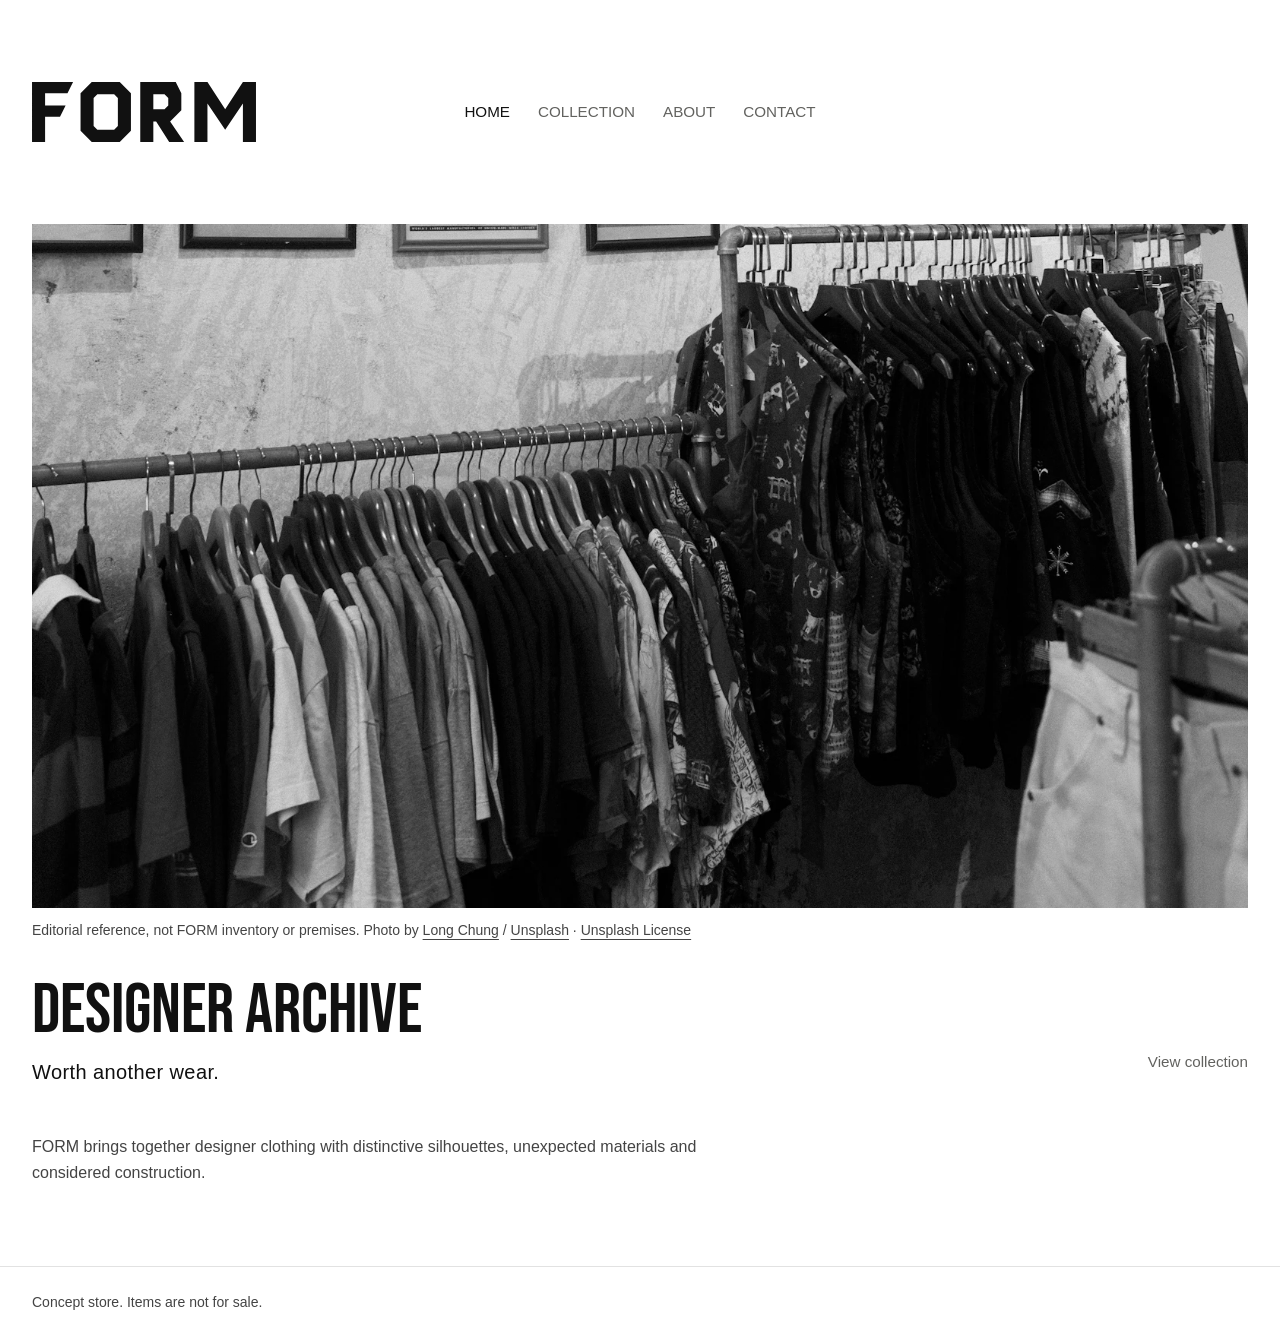
==== commit 03ecad44: "Add full-screen phone navigation with native HTML controls" ====
--- a/index.html
+++ b/index.html
@@ -42,7 +42,14 @@
   <a class="skip-link" href="#main">Skip to main content</a>
   <header class="site-header"><div class="wrap header-inner">
     <a class="brand" href="index.html" aria-label="FORM home" translate="no"><img class="brand-logo" src="images/brand/logo-wordmark-dark.svg" alt="FORM" width="240" height="64"></a>
-    <nav class="main-nav" aria-label="Main navigation">
+    <!-- HTML popover supplies mobile open/close and Escape without JavaScript. -->
+    <button class="mobile-menu-toggle" type="button" popovertarget="main-navigation" aria-label="Open navigation">
+      <svg width="28" height="24" viewBox="0 0 28 24" fill="currentColor" aria-hidden="true" focusable="false"><circle cx="5" cy="12" r="2"></circle><circle cx="14" cy="12" r="2"></circle><circle cx="23" cy="12" r="2"></circle></svg>
+    </button>
+    <nav class="main-nav" id="main-navigation" aria-label="Main navigation" popover="auto">
+        <button class="mobile-menu-close" type="button" popovertarget="main-navigation" popovertargetaction="hide" aria-label="Close navigation">
+          <svg width="24" height="24" viewBox="0 0 24 24" fill="none" stroke="currentColor" stroke-width="1.5" aria-hidden="true" focusable="false"><path d="m5 5 14 14M19 5 5 19"></path></svg>
+        </button>
         <a href="index.html" aria-current="page">Home</a>
         <a href="category-1.html">Collection</a>
         <a href="about.html">About</a>
--- a/css/style.css
+++ b/css/style.css
@@ -54,15 +54,22 @@
 .skip-link { position: absolute; top: -10rem; left: 1rem; z-index: 5; background: white; color: black; padding: 0.8rem 1rem; }
 .skip-link:focus { top: 1rem; }
 
-/* 2. One consistent header. Navigation wraps without JavaScript. */
+/* 2. Spacious shared header: centered navigation, with one HTML tree. */
 .site-header { background: var(--bg); color: #111111; }
-.header-inner { display: flex; flex-wrap: wrap; justify-content: space-between; align-items: center; gap: 0.5rem 2rem; padding-block: 1rem; }
+.header-inner { display: grid; grid-template-columns: minmax(0, 1fr) auto minmax(0, 1fr); align-items: center; gap: 1rem; min-height: 14rem; padding-block: 2rem; }
+.header-inner > .brand { justify-self: start; min-width: 0; max-width: 100%; }
 .brand { display: inline-flex; align-items: center; min-height: 48px; text-decoration: none; }
-.brand-logo { width: 9rem; height: auto; }
+.brand-logo { width: 14rem; height: auto; }
 .brand:hover .brand-logo { filter: brightness(1.07); }
-.main-nav { display: flex; flex-wrap: wrap; gap: 0.25rem 1.75rem; }
-.main-nav a { display: inline-flex; align-items: center; min-height: 48px; border: 0; text-decoration: none; color: #62625f; font-size: 0.95rem; }
+.main-nav { grid-column: 2; display: flex; flex-wrap: wrap; justify-content: center; gap: 0.25rem 1.75rem; }
+.main-nav a { display: inline-flex; align-items: center; min-height: 48px; border: 0; text-decoration: none; color: #62625f; font-size: 0.95rem; text-transform: uppercase; }
 .main-nav a:hover, .main-nav a[aria-current] { color: #111111; }
+
+/* Keep the same links visible on phones, below the logo. */
+@media (max-width: 44rem) {
+  .header-inner { display: flex; flex-wrap: wrap; align-content: center; min-height: 10rem; padding-block: 1.5rem; }
+  .main-nav { width: 100%; justify-content: space-between; gap: 0.25rem 0.5rem; }
+}
 
 /* 3. Shared actions and products. Grid sets the columns; Flexbox aligns card links. */
 .button { display: inline-flex; justify-content: center; align-items: center; max-width: 100%; min-height: 48px; padding: 0.8rem 1.4rem; border: 1px solid var(--ink); background: var(--ink); color: #ffffff; font-size: 0.9rem; font-weight: bold; text-decoration: none; overflow-wrap: anywhere; }
@@ -257,3 +264,70 @@
   white-space: nowrap;
   border: 0;
 }
+
+/* Mobile navigation: one native popover and the same four links at every size.
+   Browsers without Popover retain the visible wrapped navigation above. */
+.mobile-menu-toggle, .mobile-menu-close { display: none; }
+.main-nav[popover] {
+  position: static;
+  inset: auto;
+  width: auto;
+  height: auto;
+  max-width: none;
+  max-height: none;
+  margin: 0;
+  padding: 0;
+  border: 0;
+  overflow: visible;
+  background: transparent;
+  color: inherit;
+}
+@supports selector(:popover-open) {
+  @media (max-width: 44rem) {
+    .header-inner { flex-wrap: nowrap; justify-content: space-between; gap: 1rem; }
+    .header-inner > .brand { max-width: calc(100% - 4rem); }
+    .mobile-menu-toggle, .mobile-menu-close {
+      display: inline-flex;
+      align-items: center;
+      justify-content: center;
+      flex: 0 0 48px;
+      width: 48px;
+      height: 48px;
+      padding: 0;
+      border: 0;
+      background: var(--bg);
+      color: var(--ink);
+    }
+    .mobile-menu-toggle:hover, .mobile-menu-close:hover { color: #62625f; }
+    .main-nav[popover] { display: none; }
+    .main-nav[popover]:popover-open {
+      display: flex;
+      flex-direction: column;
+      flex-wrap: nowrap;
+      align-items: flex-start;
+      justify-content: flex-start;
+      position: fixed;
+      inset: 0;
+      width: 100%;
+      height: 100vh;
+      height: 100dvh;
+      padding: max(5rem, env(safe-area-inset-top)) max(2rem, env(safe-area-inset-right)) max(2rem, env(safe-area-inset-bottom)) max(4rem, env(safe-area-inset-left));
+      gap: 0.75rem;
+      overflow-y: auto;
+      overscroll-behavior: contain;
+      background: var(--bg);
+    }
+    .main-nav a { font-size: 1.5rem; line-height: 1.4; }
+    .mobile-menu-close { position: fixed; top: max(1rem, env(safe-area-inset-top)); left: max(1rem, env(safe-area-inset-left)); }
+    body:has(.main-nav:popover-open) { overflow: hidden; }
+    body:has(.main-nav:popover-open) > .skip-link,
+    .site-header:has(.main-nav:popover-open) .brand,
+    .site-header:has(.main-nav:popover-open) .mobile-menu-toggle,
+    .site-header:has(.main-nav:popover-open) ~ main,
+    .site-header:has(.main-nav:popover-open) ~ footer { visibility: hidden; }
+  }
+  /* An open phone menu remains aligned with the header after rotation. */
+  @media (min-width: 44.001rem) {
+    .main-nav[popover]:popover-open { position: absolute; top: 5.5rem; left: 50%; right: auto; width: max-content; max-width: calc(100% - 4rem); transform: translateX(-50%); }
+  }
+}
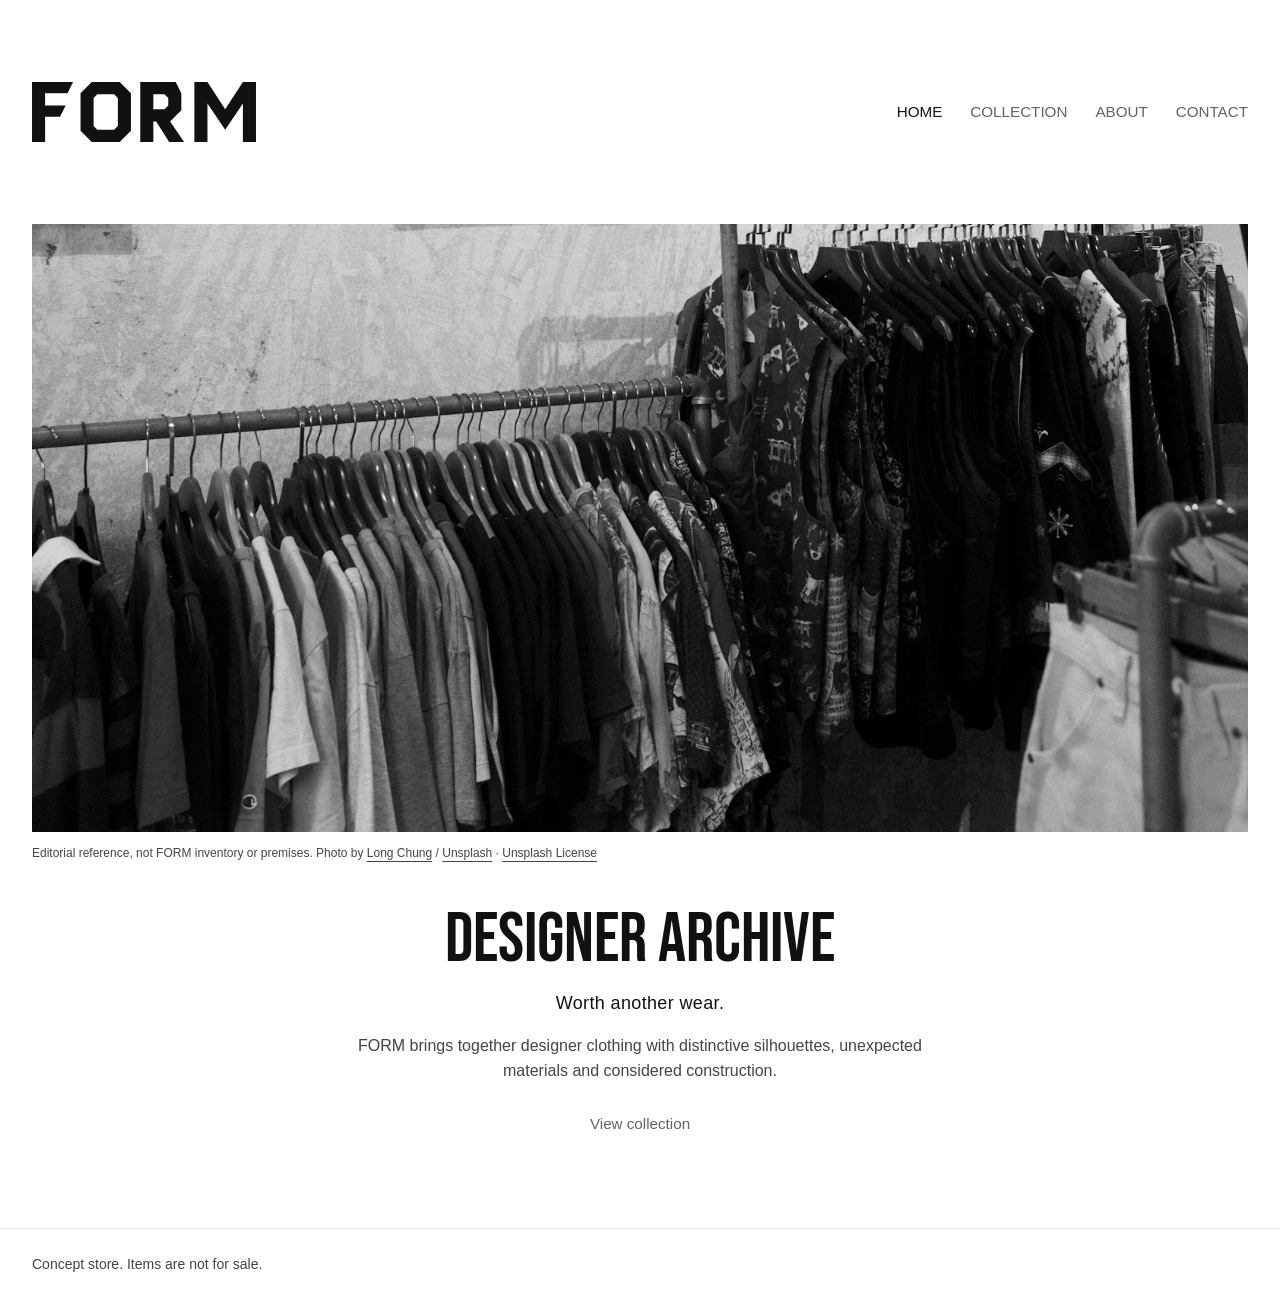
==== commit eeb07aa9: "Unify homepage introduction into a centered editorial block" ====
--- a/index.html
+++ b/index.html
@@ -12,29 +12,21 @@
   <link rel="icon" href="images/brand/favicon.svg" type="image/svg+xml" sizes="any">
   <link rel="apple-touch-icon" href="images/brand/apple-touch-icon.png" sizes="180x180">
   <link rel="preload" href="fonts/BebasNeue-Regular.ttf" as="font" type="font/ttf" crossorigin>
-  <!-- INTERNAL CSS: an image-led editorial layout unique to the homepage.
-       Shared typography, colors, navigation, footer and focus remain external. -->
+  <!-- INTERNAL CSS: the homepage groups its introduction and collection link
+       into one centered block beneath an editorial image. Shared styles stay external. -->
   <style>
     .home-hero { display: grid; grid-template-columns: minmax(0, 1fr); }
     .home-hero .hero-image { background: var(--bg); }
-    .home-hero .hero-image img { height: auto; aspect-ratio: 16 / 9; object-fit: cover; }
-    .home-hero .image-credit { padding: 0.75rem 0 0; }
-    .home-hero .hero-copy {
-      display: grid;
-      grid-template-columns: minmax(0, 1fr) auto;
-      align-items: end;
-      column-gap: 2rem;
-      padding: 2rem 0 0;
-    }
-    .home-hero .hero-copy h1 { grid-column: 1; margin-bottom: 0.5rem; font-size: clamp(3rem, 2rem + 3vw, 5rem); }
-    .home-hero .brand-tagline { grid-column: 1; margin-bottom: 0; }
-    .home-hero .hero-collection-link { grid-column: 2; grid-row: 1 / 3; align-self: end; }
-    .home-intro { max-width: 42rem; margin: 3rem 0 5rem; }
+    .home-hero .hero-image img { height: auto; aspect-ratio: 2 / 1; object-fit: cover; }
+    .home-hero .image-credit { padding: 0.75rem 0 0; font-size: 0.75rem; }
+    .home-hero .hero-copy { width: min(100%, 42rem); margin-inline: auto; padding: 2.5rem 0 3.5rem; text-align: center; }
+    .home-hero .hero-copy h1 { margin-bottom: 0.75rem; font-size: clamp(3rem, 2rem + 3vw, 5rem); }
+    .home-hero .brand-tagline { max-width: none; margin-bottom: 1rem; font-size: 1.125rem; }
+    .home-hero .home-intro { max-width: 38rem; margin: 0 auto 0.75rem; }
+    .home-hero .hero-collection-link { margin-top: 0.25rem; }
     @media (max-width: 600px) {
       .home-hero .hero-image img { aspect-ratio: 4 / 3; }
-      .home-hero .hero-copy { grid-template-columns: minmax(0, 1fr); padding-top: 1.5rem; }
-      .home-hero .hero-collection-link { grid-column: 1; grid-row: auto; justify-self: start; margin-top: 0.75rem; }
-      .home-intro { margin-block: 2rem 3rem; }
+      .home-hero .hero-copy { padding-block: 2rem 2.5rem; }
     }
   </style>
 </head>
@@ -61,9 +53,10 @@
       <section class="home-hero" aria-labelledby="hero-title">
         <figure class="hero-image"><img src="images/archive-rack-1600.webp" srcset="images/archive-rack-800.webp 800w, images/archive-rack-1600.webp 1600w" sizes="(max-width: 600px) calc(100vw - 32px), (max-width: 1344px) calc(100vw - 64px), 1280px" alt="Racks of vintage shirts and jackets on wooden hangers inside a clothing shop." width="1600" height="1000" fetchpriority="high"><figcaption class="image-credit">Editorial reference, not FORM inventory or premises. Photo by <a href="https://unsplash.com/@chungj07">Long Chung</a> / <a href="https://unsplash.com/photos/vintage-clothing-displayed-on-racks-in-a-store-6tih6odK1Do">Unsplash</a> · <a href="https://unsplash.com/license">Unsplash License</a></figcaption></figure>
         <div class="hero-copy"><h1 id="hero-title">Designer Archive</h1><!-- INLINE CSS: one-off tracking for this home-only promotional tagline. -->
-        <p class="brand-tagline" style="letter-spacing: 0.02em;">Worth another wear.</p><a class="hero-collection-link" href="category-1.html">View collection</a></div>
+        <p class="brand-tagline" style="letter-spacing: 0.02em;">Worth another wear.</p>
+        <p class="store-intro home-intro">FORM brings together designer clothing with distinctive silhouettes, unexpected materials and considered construction.</p>
+        <a class="hero-collection-link" href="category-1.html">View collection</a></div>
       </section>
-      <p class="store-intro home-intro">FORM brings together designer clothing with distinctive silhouettes, unexpected materials and considered construction.</p>
 
     </div>
   </main>
--- a/css/style.css
+++ b/css/style.css
@@ -54,14 +54,14 @@
 .skip-link { position: absolute; top: -10rem; left: 1rem; z-index: 5; background: white; color: black; padding: 0.8rem 1rem; }
 .skip-link:focus { top: 1rem; }
 
-/* 2. Spacious shared header: centered navigation, with one HTML tree. */
+/* 2. Spacious shared header: right-aligned navigation, with one HTML tree. */
 .site-header { background: var(--bg); color: #111111; }
-.header-inner { display: grid; grid-template-columns: minmax(0, 1fr) auto minmax(0, 1fr); align-items: center; gap: 1rem; min-height: 14rem; padding-block: 2rem; }
+.header-inner { display: grid; grid-template-columns: minmax(0, 1fr) auto; align-items: center; gap: 1rem; min-height: 14rem; padding-block: 2rem; }
 .header-inner > .brand { justify-self: start; min-width: 0; max-width: 100%; }
 .brand { display: inline-flex; align-items: center; min-height: 48px; text-decoration: none; }
 .brand-logo { width: 14rem; height: auto; }
 .brand:hover .brand-logo { filter: brightness(1.07); }
-.main-nav { grid-column: 2; display: flex; flex-wrap: wrap; justify-content: center; gap: 0.25rem 1.75rem; }
+.main-nav { grid-column: 2; justify-self: end; display: flex; flex-wrap: wrap; justify-content: flex-end; gap: 0.25rem 1.75rem; }
 .main-nav a { display: inline-flex; align-items: center; min-height: 48px; border: 0; text-decoration: none; color: #62625f; font-size: 0.95rem; text-transform: uppercase; }
 .main-nav a:hover, .main-nav a[aria-current] { color: #111111; }
 
@@ -88,10 +88,11 @@
 .product-card:hover .product-image img, .product-card:focus-within .product-image img { transform: translateY(-3px); }
 .product-image .badge { position: absolute; top: var(--space-3); right: var(--space-3); }
 .product-content { display: flex; flex: 1; flex-direction: column; padding-top: 1rem; }
-.product-topline { display: flex; flex-wrap: wrap; justify-content: space-between; align-items: baseline; gap: var(--space-2) var(--space-3); margin-bottom: var(--space-3); }
+.product-topline { display: flex; flex-direction: column; align-items: center; text-align: center; gap: var(--space-1); margin-bottom: var(--space-3); }
 /* Product titles use ordinary readable type, at the appropriate heading level. */
-.product-topline h2, .product-topline h3 { margin: 0; max-width: 100%; font: bold 1rem/1.35 var(--font-body); }
+.product-topline h2, .product-topline h3 { margin: 0; max-width: 100%; font: normal 1rem/1.35 var(--font-body); }
 .price { font-size: 0.95rem; font-weight: bold; font-variant-numeric: tabular-nums; }
+.product-topline .price { font: normal 1rem/1.35 var(--font-body); font-variant-numeric: tabular-nums; }
 .product-content > p { color: var(--muted); font-size: 0.9rem; }
 .product-content > .text-link { align-self: flex-start; margin-top: auto; }
 
@@ -126,7 +127,7 @@
 .detail-photo img { width: 100%; height: 480px; padding: 1rem; object-fit: contain; }
 .detail-copy h2 { margin-bottom: 1rem; }
 .detail-copy p { color: var(--muted); }
-.detail-copy .price { font-size: 1.25rem; color: var(--ink); }
+.detail-copy .price { font: normal 1.25rem/1.5 var(--font-body); font-variant-numeric: tabular-nums; color: var(--muted); }
 .detail-copy .button { margin-top: 0.75rem; }
 .story-layout { display: grid; grid-template-columns: 1fr 1fr; gap: 3rem; align-items: center; }
 .story-layout figure { margin: 0; }
@@ -200,7 +201,7 @@
 @media (max-width: 600px) { .hero-image img { height: 360px; } }
 
 /* Dedicated product pages reuse the existing detail layout and title scale. */
-.detail-copy h1 { font-size: clamp(2rem, 1rem + 2.5vw, 3.5rem); margin-bottom: 1rem; }
+.detail-copy h1 { font: normal clamp(1.75rem, 1.25rem + 1.5vw, 2.5rem)/1.25 var(--font-body); margin-bottom: 1.25rem; }
 
 /* Photography-only refinement. Preserve the existing frames and page layout. */
 .hero-image img { padding: 0; object-fit: cover; object-position: 50% 50%; aspect-ratio: 8 / 5; filter: grayscale(1); }
@@ -243,8 +244,7 @@
 /* Light storefront: shared tokens keep every page, form and footer consistent. */
 .site-footer { background: var(--bg); }
 .product-link { display: flex; flex: 1; flex-direction: column; min-width: 0; color: inherit; text-decoration: none; }
-.product-link:hover h2, .product-link:hover h3,
-.product-link:focus-visible h2, .product-link:focus-visible h3 { text-decoration: underline; text-underline-offset: 0.2em; }
+.product-link:hover, .product-link:focus-visible, .product-link:active { text-decoration: none; }
 .product-link:focus-visible { outline: 3px solid #111111; outline-offset: 5px; }
 
 /* Required static action wording remains inside the single product link. */
@@ -328,6 +328,26 @@
   }
   /* An open phone menu remains aligned with the header after rotation. */
   @media (min-width: 44.001rem) {
-    .main-nav[popover]:popover-open { position: absolute; top: 5.5rem; left: 50%; right: auto; width: max-content; max-width: calc(100% - 4rem); transform: translateX(-50%); }
+    .main-nav[popover]:popover-open { position: absolute; top: 5.5rem; left: auto; right: max(2rem, calc((100vw - 1280px) / 2)); width: max-content; max-width: calc(100% - 4rem); transform: none; }
   }
 }
+
+/* Product context and visible notes, shared by all ten pieces. */
+.product-context { display: flex; flex-wrap: wrap; align-items: center; justify-content: space-between; gap: 0.5rem 2rem; padding-block: 1rem 0.5rem; }
+.breadcrumb { flex: 1 1 28rem; min-width: 0; }
+.breadcrumb ol { display: flex; flex-wrap: wrap; align-items: center; gap: 0.25rem 0.75rem; list-style: none; margin: 0; padding: 0; }
+.breadcrumb li { display: flex; align-items: center; gap: 0.75rem; min-width: 0; }
+.breadcrumb li:last-child { flex: 1 1 12rem; }
+.breadcrumb li + li::before { content: ""; display: block; width: 0.35rem; height: 0.35rem; flex: 0 0 0.35rem; border-top: 1px solid currentColor; border-right: 1px solid currentColor; transform: rotate(45deg); }
+.breadcrumb a, .adjacent-products a { display: inline-flex; align-items: center; min-height: 44px; color: #62625f; font-size: 0.875rem; line-height: 1.5; text-decoration: none; overflow-wrap: anywhere; }
+.breadcrumb a[aria-current] { color: var(--ink); font-weight: normal; }
+.breadcrumb a:hover, .breadcrumb a:focus-visible, .breadcrumb a:active, .adjacent-products a:hover, .adjacent-products a:focus-visible, .adjacent-products a:active { color: var(--ink); text-decoration: none; }
+.adjacent-products { display: flex; flex: 0 0 auto; align-items: center; gap: 0.75rem; }
+.product-nav-divider { color: #62625f; font-size: 0.875rem; }
+.adjacent-products a { gap: 0.3rem; }
+.product-context + .product-detail { border-top: 0; padding-top: 1.5rem; align-items: start; }
+.product-notes { margin-top: 2.5rem; }
+.product-notes .design-note { margin-top: 2rem; }
+.product-notes h2 { font: normal 1rem/1.5 var(--font-body); margin-bottom: 0.5rem; }
+.product-notes .image-credit { padding: 0; margin-top: 2rem; }
+@media (forced-colors: active) { .breadcrumb a[aria-current] { text-decoration: underline; } }
